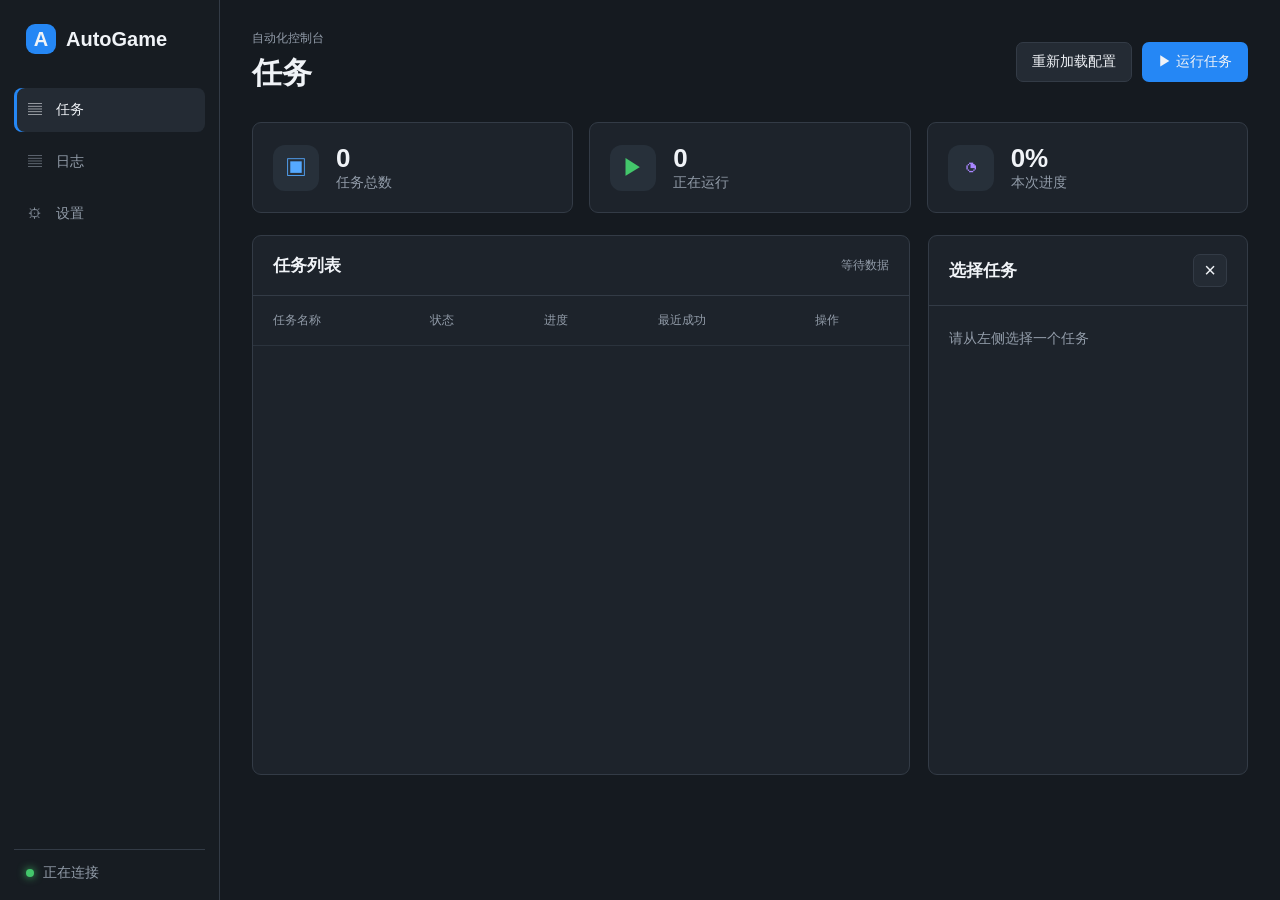
==== autogame/desktop/ui/index.html @ 9c4f722b "refactor: 精简任务架构并完善自动化报告" ====
<!doctype html>
<html lang="zh-CN">
  <head>
    <meta charset="utf-8" />
    <meta name="viewport" content="width=device-width, initial-scale=1" />
    <title>AutoGame 任务管理</title>
    <link rel="stylesheet" href="app.css" />
  </head>
  <body>
    <div class="app-shell">
      <aside class="sidebar">
        <div class="brand"><span class="brand-mark">A</span><span>AutoGame</span></div>
        <nav>
          <button class="nav-item active" data-section="tasks"><span>▤</span>任务</button>
          <button class="nav-item" data-section="logs"><span>▤</span>日志</button>
          <button class="nav-item" data-section="settings"><span>⚙</span>设置</button>
        </nav>
        <div class="connection-status"><span class="status-dot"></span><span id="connectionText">正在连接</span></div>
      </aside>

      <main class="main-content">
        <header class="top-bar">
          <div>
            <p class="eyebrow">自动化控制台</p>
            <h1 id="pageTitle">任务</h1>
          </div>
          <div class="top-actions">
            <button class="secondary-button" id="reloadButton">重新加载配置</button>
            <button class="primary-button" id="topRunButton">▶ 运行任务</button>
          </div>
        </header>

        <section class="summary-cards">
          <article class="summary-card"><span class="summary-icon blue">▣</span><div><strong id="taskCount">0</strong><span>任务总数</span></div></article>
          <article class="summary-card"><span class="summary-icon green">▶</span><div><strong id="runningCount">0</strong><span>正在运行</span></div></article>
          <article class="summary-card"><span class="summary-icon purple">◔</span><div><strong id="overallProgress">0%</strong><span>本次进度</span></div></article>
        </section>

        <section class="content-area" id="tasksSection">
          <div class="task-list-panel">
            <div class="panel-header"><h2>任务列表</h2><span id="updatedAt">等待数据</span></div>
            <div class="table-scroll">
              <table>
                <thead><tr><th>任务名称</th><th>状态</th><th>进度</th><th>最近成功</th><th>操作</th></tr></thead>
                <tbody id="taskTable"></tbody>
              </table>
            </div>
          </div>

          <aside class="detail-panel">
            <div class="panel-header"><h2 id="detailTitle">选择任务</h2><button class="icon-button" id="closeDetails">×</button></div>
            <div id="detailContent" class="detail-content empty-state">请从左侧选择一个任务</div>
          </aside>
        </section>

        <section class="logs-section hidden" id="logsSection">
          <div class="log-header"><h2>最近日志</h2><button class="secondary-button" id="refreshLogsButton">刷新</button></div>
          <pre id="logsContent">暂无日志</pre>
        </section>

        <section class="settings-section hidden" id="settingsSection">
          <div class="log-header"><h2>全局配置</h2><button class="primary-button" id="saveSystemConfigButton">保存全局配置</button></div>
          <div class="settings-form">
            <div class="detail-field"><label>日志级别</label><select id="systemLogLevel"><option>DEBUG</option><option>INFO</option><option>WARNING</option><option>ERROR</option></select></div>
            <div class="detail-field"><label>完成动作延迟（秒）</label><input id="systemDelay" type="number" min="0"></div>
            <div class="detail-field"><label>自动化超时（分钟）</label><input id="systemTimeout" type="number" min="1" step="1"></div>
            <div class="detail-field"><label>完成动作</label><select id="systemCompletionAction"><option value="none">不执行</option><option value="sleep">睡眠</option><option value="hibernate">休眠</option><option value="shutdown">关机</option></select></div>
            <div class="detail-field"><label>Server 酱 SendKey（留空保持原值）</label><input id="systemSendKey" type="password" autocomplete="new-password" placeholder="已配置时不会回显"></div>
            <div class="detail-field"><label><input id="clearSendKey" type="checkbox"> 清除已保存的 SendKey</label></div>
          </div>
          <div class="info-card">
            <p>普通用户模式：直接运行 <code>python main.py</code>，只打开桌面，不会自动启动任务。</p>
            <p>自动化模式：运行 <code>python main.py --automation</code>，按间隔自动扫描到期任务。</p>
            <p>任务和全局配置保存后会直接写入 <code>config.yaml</code>，程序会校验、备份并重新加载。</p>
          </div>
        </section>
      </main>
    </div>
    <div id="toast" class="toast"></div>
    <script src="app.js"></script>
  </body>
</html>
---- autogame/desktop/ui/app.css ----
:root {
  color-scheme: dark;
  --background: #151a20;
  --panel: #1d232b;
  --panel-light: #242b34;
  --border: #333b46;
  --text: #f0f3f7;
  --muted-text: #929ca9;
  --blue: #2587f5;
  --green: #43c66b;
  --yellow: #e4aa3d;
  --red: #eb625c;
}

* { box-sizing: border-box; }
body { margin: 0; min-width: 960px; background: var(--background); color: var(--text); font: 14px "Microsoft YaHei", "Segoe UI", sans-serif; }
button, input, select { font: inherit; }
button { cursor: pointer; }
.app-shell { display: flex; min-height: 100vh; }
.sidebar { width: 220px; padding: 24px 14px 18px; display: flex; flex-direction: column; background: #171c22; border-right: 1px solid var(--border); }
.brand { display: flex; align-items: center; gap: 10px; padding: 0 12px 34px; font-size: 20px; font-weight: 700; }
.brand-mark { display: grid; place-items: center; width: 30px; height: 30px; border-radius: 9px; background: var(--blue); }
nav { display: grid; gap: 8px; }
.nav-item { width: 100%; padding: 13px 14px; border: 0; border-radius: 8px; color: var(--muted-text); background: transparent; text-align: left; }
.nav-item span { display: inline-block; width: 28px; color: currentColor; }
.nav-item:hover, .nav-item.active { color: var(--text); background: var(--panel-light); box-shadow: inset 3px 0 var(--blue); }
.connection-status { display: flex; align-items: center; gap: 9px; margin-top: auto; padding: 14px 12px 0; color: var(--muted-text); border-top: 1px solid var(--border); }
.status-dot { width: 8px; height: 8px; border-radius: 50%; background: var(--green); box-shadow: 0 0 9px var(--green); }
.main-content { flex: 1; padding: 30px 32px; overflow: auto; }
.top-bar, .panel-header, .log-header { display: flex; align-items: center; justify-content: space-between; gap: 18px; }
.eyebrow { margin: 0 0 6px; color: var(--muted-text); font-size: 12px; }
h1, h2, p { margin-top: 0; }
h1 { margin-bottom: 0; font-size: 30px; }
h2 { margin-bottom: 0; font-size: 17px; }
.top-actions { display: flex; gap: 10px; }
.primary-button, .secondary-button, .danger-button, .icon-button { border: 1px solid transparent; border-radius: 7px; padding: 10px 15px; color: var(--text); }
.primary-button { background: var(--blue); }
.primary-button:hover { background: #4098fa; }
.secondary-button, .icon-button { background: var(--panel-light); border-color: var(--border); }
.danger-button { background: #542a2c; color: #ffaaa5; }
.icon-button { padding: 4px 10px; font-size: 20px; }
.summary-cards { display: grid; grid-template-columns: repeat(3, 1fr); gap: 16px; margin: 28px 0 22px; }
.summary-card { display: flex; align-items: center; gap: 17px; padding: 20px; background: var(--panel); border: 1px solid var(--border); border-radius: 9px; }
.summary-card strong { display: block; font-size: 26px; }
.summary-card span:last-child { color: var(--muted-text); }
.summary-icon { display: grid; place-items: center; width: 46px; height: 46px; border-radius: 12px; font-size: 22px; background: #27303a; }
.summary-icon.blue { color: #55a9ff; }
.summary-icon.green { color: var(--green); }
.summary-icon.purple { color: #a885ff; }
.content-area { display: grid; grid-template-columns: minmax(560px, 1fr) 320px; gap: 18px; }
.task-list-panel, .detail-panel, .logs-section, .settings-section { background: var(--panel); border: 1px solid var(--border); border-radius: 9px; }
.task-list-panel { min-height: 540px; overflow: hidden; }
.panel-header, .log-header { padding: 18px 20px; border-bottom: 1px solid var(--border); }
.panel-header span { color: var(--muted-text); font-size: 12px; }
.table-scroll { overflow-x: auto; }
table { width: 100%; border-collapse: collapse; }
.table-scroll th, .table-scroll td { padding: 16px 20px; border-bottom: 1px solid #2b333d; text-align: left; white-space: nowrap; }
th { color: var(--muted-text); font-size: 12px; font-weight: 500; }
tr.selected { background: #252e38; }
tbody tr { transition: background .15s; }
tbody tr:hover { background: #222a33; }
.status-badge { display: inline-flex; align-items: center; gap: 6px; padding: 5px 9px; border-radius: 6px; font-size: 12px; }
.status-badge.status-green { color: #7de19a; background: #183a28; }
.status-badge.status-yellow { color: #f1c467; background: #44371d; }
.status-badge.status-red { color: #ff958f; background: #492427; }
.status-badge.status-gray { color: #aab3bf; background: #303740; }
.status-badge.status-blue { color: #85c4ff; background: #183a5b; }
.progress-bar { display: inline-block; width: 74px; height: 7px; overflow: hidden; vertical-align: middle; border-radius: 8px; background: #343c46; }
.progress-bar > i { display: block; height: 100%; border-radius: inherit; background: var(--green); }
.row-actions { display: flex; gap: 5px; }
.row-actions button { padding: 5px 8px; color: var(--text); background: transparent; border: 0; border-radius: 5px; }
.row-actions button:hover { background: #3a4551; }
.detail-panel { min-height: 540px; }
.detail-content { padding: 20px; }
.empty-state { color: var(--muted-text); line-height: 1.8; }
.detail-status { margin-bottom: 22px; }
.detail-field { display: grid; gap: 5px; margin-bottom: 16px; }
.detail-field label { color: var(--muted-text); font-size: 12px; }
.detail-field input, .detail-field select { width: 100%; padding: 9px 10px; color: var(--text); background: #171c22; border: 1px solid var(--border); border-radius: 6px; }
.detail-actions { display: flex; gap: 8px; margin-top: 22px; }
.detail-actions button { flex: 1; }
.logs-section, .settings-section { margin-top: 18px; }
.logs-section pre { min-height: 420px; margin: 0; padding: 20px; overflow: auto; color: #c9d3df; background: #14191e; font: 12px/1.7 Consolas, monospace; white-space: pre-wrap; }
.info-card { padding: 20px; color: var(--muted-text); line-height: 2; }
.info-card code { padding: 2px 5px; color: #a9d1ff; background: #27303a; border-radius: 4px; }
.settings-form { display: grid; grid-template-columns: repeat(2, minmax(240px, 1fr)); gap: 18px 24px; padding: 20px; }
.settings-form .detail-field { margin-bottom: 0; }
.settings-form input[type="checkbox"] { width: auto; }
.hidden { display: none; }
.toast { position: fixed; right: 24px; bottom: 24px; max-width: 360px; padding: 12px 16px; border: 1px solid var(--border); border-radius: 7px; color: var(--text); background: #29333e; box-shadow: 0 8px 24px #0005; opacity: 0; pointer-events: none; transform: translateY(10px); transition: .2s; }
.toast.visible { opacity: 1; transform: translateY(0); }
@media (max-width: 1100px) { body { min-width: 760px; }.sidebar { width: 180px; }.main-content { padding: 24px 20px; }.content-area { grid-template-columns: 1fr; }.detail-panel { min-height: 0; } }
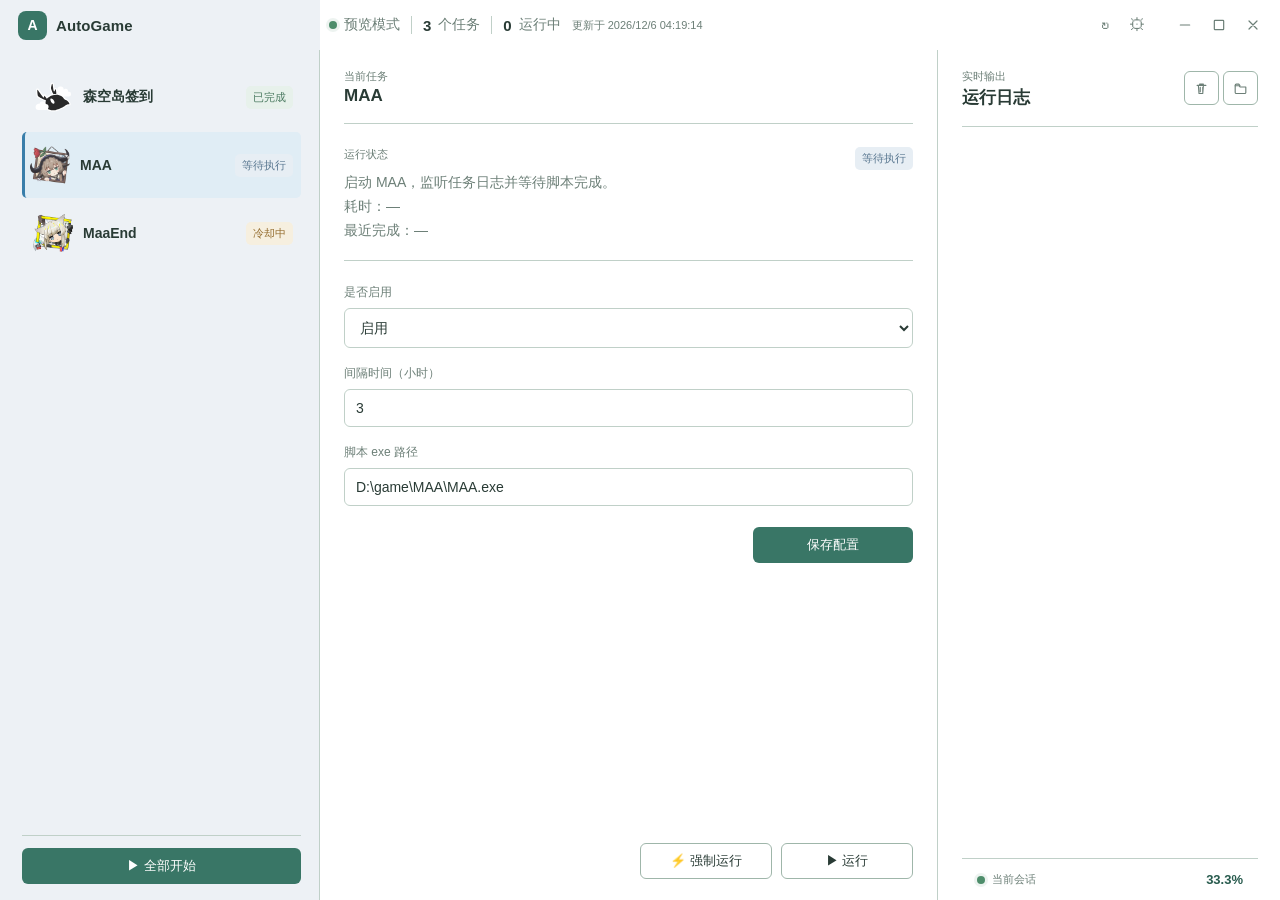
==== commit 358fd8fc: "feat(desktop): establish task console UI checkpoint" ====
--- a/autogame/desktop/ui/index.html
+++ b/autogame/desktop/ui/index.html
@@ -3,78 +3,117 @@
   <head>
     <meta charset="utf-8" />
     <meta name="viewport" content="width=device-width, initial-scale=1" />
-    <title>AutoGame 任务管理</title>
+    <title>AutoGame</title>
     <link rel="stylesheet" href="app.css" />
   </head>
   <body>
     <div class="app-shell">
-      <aside class="sidebar">
-        <div class="brand"><span class="brand-mark">A</span><span>AutoGame</span></div>
-        <nav>
-          <button class="nav-item active" data-section="tasks"><span>▤</span>任务</button>
-          <button class="nav-item" data-section="logs"><span>▤</span>日志</button>
-          <button class="nav-item" data-section="settings"><span>⚙</span>设置</button>
-        </nav>
-        <div class="connection-status"><span class="status-dot"></span><span id="connectionText">正在连接</span></div>
+      <header class="window-chrome">
+        <div class="window-brand pywebview-drag-region">
+          <span class="window-brand-mark">A</span>
+          <div class="window-brand-copy">
+            <strong>AutoGame</strong>
+          </div>
+        </div>
+        <div class="window-toolbar">
+          <div class="header-summary">
+            <span class="connection-status"><i class="status-dot"></i><span id="connectionText">正在连接</span></span>
+            <span class="header-metric"><strong id="taskCount">0</strong> 个任务</span>
+            <span class="header-metric"><strong id="runningCount">0</strong> 运行中</span>
+            <span class="header-time" id="updatedAt">等待数据</span>
+          </div>
+        </div>
+        <div class="window-drag-space pywebview-drag-region"></div>
+        <div class="window-header-actions">
+          <button class="icon-button toolbar-icon-button" id="reloadButton" title="重新加载配置" aria-label="重新加载配置">↻</button>
+          <button class="icon-button toolbar-icon-button" id="settingsButton" title="设置" aria-label="设置">⚙</button>
+        </div>
+        <div class="window-actions">
+          <button class="window-control" id="minimizeButton" title="最小化" aria-label="最小化"><svg viewBox="0 0 24 24" aria-hidden="true"><path d="M5 12h14" /></svg></button>
+          <button class="window-control" id="maximizeButton" title="最大化" aria-label="最大化"><svg viewBox="0 0 24 24" aria-hidden="true"><rect x="5" y="5" width="14" height="14" rx="1" /></svg></button>
+          <button class="window-control" id="closeButton" title="关闭" aria-label="关闭"><svg viewBox="0 0 24 24" aria-hidden="true"><path d="m6 6 12 12M18 6 6 18" /></svg></button>
+        </div>
+      </header>
+
+      <aside class="task-sidebar panel">
+        <div class="task-list" id="taskTable"></div>
+        <div class="task-sidebar-footer">
+          <button class="primary-button" id="topRunButton" title="强制开始全部启用任务（忽略冷却）" aria-label="强制开始全部启用任务（忽略冷却）">▶ 全部开始</button>
+        </div>
       </aside>
 
-      <main class="main-content">
-        <header class="top-bar">
-          <div>
-            <p class="eyebrow">自动化控制台</p>
-            <h1 id="pageTitle">任务</h1>
+      <div class="main-column">
+        <main class="workspace">
+
+        <section class="detail-panel panel" id="tasksSection">
+          <div class="panel-header">
+            <div>
+              <span class="eyebrow">当前任务</span>
+              <h2 id="detailTitle">选择任务</h2>
+            </div>
           </div>
-          <div class="top-actions">
-            <button class="secondary-button" id="reloadButton">重新加载配置</button>
-            <button class="primary-button" id="topRunButton">▶ 运行任务</button>
-          </div>
-        </header>
-
-        <section class="summary-cards">
-          <article class="summary-card"><span class="summary-icon blue">▣</span><div><strong id="taskCount">0</strong><span>任务总数</span></div></article>
-          <article class="summary-card"><span class="summary-icon green">▶</span><div><strong id="runningCount">0</strong><span>正在运行</span></div></article>
-          <article class="summary-card"><span class="summary-icon purple">◔</span><div><strong id="overallProgress">0%</strong><span>本次进度</span></div></article>
+          <div id="detailContent" class="detail-content detail-empty">请从左侧选择一个任务</div>
         </section>
 
-        <section class="content-area" id="tasksSection">
-          <div class="task-list-panel">
-            <div class="panel-header"><h2>任务列表</h2><span id="updatedAt">等待数据</span></div>
-            <div class="table-scroll">
-              <table>
-                <thead><tr><th>任务名称</th><th>状态</th><th>进度</th><th>最近成功</th><th>操作</th></tr></thead>
-                <tbody id="taskTable"></tbody>
-              </table>
+        <aside class="logs-panel panel" id="logsSection">
+          <div class="panel-header">
+            <div>
+              <span class="eyebrow">实时输出</span>
+              <h2>运行日志</h2>
+            </div>
+            <div class="log-actions">
+              <button class="icon-button" id="clearLogsButton" title="清除显示" aria-label="清除显示"><svg class="ui-icon" viewBox="0 0 24 24" aria-hidden="true"><path d="M5 7h14M9 7V5h6v2m-8 0 1 13h6l1-13M10 10v7m4-7v7" /></svg></button>
+              <button class="icon-button" id="openLogsFolderButton" title="打开日志文件夹" aria-label="打开日志文件夹"><svg class="ui-icon" viewBox="0 0 24 24" aria-hidden="true"><path d="M3.5 7.5h6l1.8 2h9.2v8.7a1.8 1.8 0 0 1-1.8 1.8H5.3a1.8 1.8 0 0 1-1.8-1.8z" /><path d="M3.5 7.5V6.8A1.8 1.8 0 0 1 5.3 5h4l1.8 2.5" /></svg></button>
             </div>
           </div>
+          <div id="logsContent" class="log-list"></div>
+          <div class="log-footer">
+            <span><i class="status-dot"></i> 当前会话</span>
+            <strong id="overallProgress">0%</strong>
+          </div>
+        </aside>
+        </main>
+      </div>
 
-          <aside class="detail-panel">
-            <div class="panel-header"><h2 id="detailTitle">选择任务</h2><button class="icon-button" id="closeDetails">×</button></div>
-            <div id="detailContent" class="detail-content empty-state">请从左侧选择一个任务</div>
-          </aside>
-        </section>
+      <div class="resize-handles" aria-hidden="true">
+        <div class="resize-handle resize-n" data-resize-edge="n"></div>
+        <div class="resize-handle resize-e" data-resize-edge="e"></div>
+        <div class="resize-handle resize-s" data-resize-edge="s"></div>
+        <div class="resize-handle resize-w" data-resize-edge="w"></div>
+        <div class="resize-handle resize-ne" data-resize-edge="ne"></div>
+        <div class="resize-handle resize-se" data-resize-edge="se"></div>
+        <div class="resize-handle resize-sw" data-resize-edge="sw"></div>
+        <div class="resize-handle resize-nw" data-resize-edge="nw"></div>
+      </div>
 
-        <section class="logs-section hidden" id="logsSection">
-          <div class="log-header"><h2>最近日志</h2><button class="secondary-button" id="refreshLogsButton">刷新</button></div>
-          <pre id="logsContent">暂无日志</pre>
-        </section>
-
-        <section class="settings-section hidden" id="settingsSection">
-          <div class="log-header"><h2>全局配置</h2><button class="primary-button" id="saveSystemConfigButton">保存全局配置</button></div>
+      <section class="settings-section hidden" id="settingsSection" aria-hidden="true">
+        <div class="settings-backdrop"></div>
+        <div class="settings-dialog" role="dialog" aria-modal="true" aria-labelledby="settingsTitle">
+          <div class="panel-header">
+            <div>
+              <span class="eyebrow">应用偏好</span>
+              <h2 id="settingsTitle">全局设置</h2>
+            </div>
+            <button class="icon-button" id="closeSettingsButton" title="关闭设置" aria-label="关闭设置">×</button>
+          </div>
           <div class="settings-form">
             <div class="detail-field"><label>日志级别</label><select id="systemLogLevel"><option>DEBUG</option><option>INFO</option><option>WARNING</option><option>ERROR</option></select></div>
             <div class="detail-field"><label>完成动作延迟（秒）</label><input id="systemDelay" type="number" min="0"></div>
             <div class="detail-field"><label>自动化超时（分钟）</label><input id="systemTimeout" type="number" min="1" step="1"></div>
             <div class="detail-field"><label>完成动作</label><select id="systemCompletionAction"><option value="none">不执行</option><option value="sleep">睡眠</option><option value="hibernate">休眠</option><option value="shutdown">关机</option></select></div>
-            <div class="detail-field"><label>Server 酱 SendKey（留空保持原值）</label><input id="systemSendKey" type="password" autocomplete="new-password" placeholder="已配置时不会回显"></div>
-            <div class="detail-field"><label><input id="clearSendKey" type="checkbox"> 清除已保存的 SendKey</label></div>
+            <label class="check-field"><input id="systemServerChanEnabled" type="checkbox"> <span>发送 Server 酱通知</span></label>
+            <div class="detail-field full-field"><label>Server 酱 SendKey（留空保持原值）</label><input id="systemSendKey" type="password" autocomplete="new-password" placeholder="已配置时不会回显"></div>
+            <label class="check-field full-field"><input id="clearSendKey" type="checkbox"> <span>清除已保存的 SendKey</span></label>
           </div>
           <div class="info-card">
-            <p>普通用户模式：直接运行 <code>python main.py</code>，只打开桌面，不会自动启动任务。</p>
-            <p>自动化模式：运行 <code>python main.py --automation</code>，按间隔自动扫描到期任务。</p>
-            <p>任务和全局配置保存后会直接写入 <code>config.yaml</code>，程序会校验、备份并重新加载。</p>
+            <p>任务和全局配置保存后会写入根目录 <code>config.yaml</code>，程序会校验、备份并重新加载。</p>
           </div>
-        </section>
-      </main>
+          <div class="settings-actions">
+            <button class="secondary-button" id="cancelSettingsButton">取消</button>
+            <button class="primary-button" id="saveSystemConfigButton">保存设置</button>
+          </div>
+        </div>
+      </section>
     </div>
     <div id="toast" class="toast"></div>
     <script src="app.js"></script>
--- a/autogame/desktop/ui/app.css
+++ b/autogame/desktop/ui/app.css
@@ -1,92 +1,399 @@
 :root {
-  color-scheme: dark;
-  --background: #151a20;
-  --panel: #1d232b;
-  --panel-light: #242b34;
-  --border: #333b46;
-  --text: #f0f3f7;
-  --muted-text: #929ca9;
-  --blue: #2587f5;
-  --green: #43c66b;
-  --yellow: #e4aa3d;
-  --red: #eb625c;
+  color-scheme: light;
+  --background: #fff;
+  --sidebar-background: #edf1f5;
+  --panel: #fff;
+  --panel-soft: #fff;
+  --border: #c0d0c8;
+  --border-strong: #9fb6aa;
+  --text: #293b35;
+  --muted-text: #6c7f77;
+  --accent: #397666;
+  --accent-dark: #285b4e;
+  --accent-soft: #d8e9e1;
+  --selection: #397eaa;
+  --selection-soft: #e0edf5;
+  --green: #4e8d6b;
+  --yellow: #b0803b;
+  --red: #b4655e;
+  --blue: #4c7891;
 }
 
 * { box-sizing: border-box; }
-body { margin: 0; min-width: 960px; background: var(--background); color: var(--text); font: 14px "Microsoft YaHei", "Segoe UI", sans-serif; }
+
+html, body { width: 100%; height: 100%; overflow: hidden; }
+
+body {
+  margin: 0;
+  min-width: 960px;
+  min-height: 620px;
+  color: var(--text);
+  background: var(--background);
+  font: 14px "Microsoft YaHei", "Segoe UI", sans-serif;
+}
+
 button, input, select { font: inherit; }
 button { cursor: pointer; }
-.app-shell { display: flex; min-height: 100vh; }
-.sidebar { width: 220px; padding: 24px 14px 18px; display: flex; flex-direction: column; background: #171c22; border-right: 1px solid var(--border); }
-.brand { display: flex; align-items: center; gap: 10px; padding: 0 12px 34px; font-size: 20px; font-weight: 700; }
-.brand-mark { display: grid; place-items: center; width: 30px; height: 30px; border-radius: 9px; background: var(--blue); }
-nav { display: grid; gap: 8px; }
-.nav-item { width: 100%; padding: 13px 14px; border: 0; border-radius: 8px; color: var(--muted-text); background: transparent; text-align: left; }
-.nav-item span { display: inline-block; width: 28px; color: currentColor; }
-.nav-item:hover, .nav-item.active { color: var(--text); background: var(--panel-light); box-shadow: inset 3px 0 var(--blue); }
-.connection-status { display: flex; align-items: center; gap: 9px; margin-top: auto; padding: 14px 12px 0; color: var(--muted-text); border-top: 1px solid var(--border); }
-.status-dot { width: 8px; height: 8px; border-radius: 50%; background: var(--green); box-shadow: 0 0 9px var(--green); }
-.main-content { flex: 1; padding: 30px 32px; overflow: auto; }
-.top-bar, .panel-header, .log-header { display: flex; align-items: center; justify-content: space-between; gap: 18px; }
-.eyebrow { margin: 0 0 6px; color: var(--muted-text); font-size: 12px; }
-h1, h2, p { margin-top: 0; }
-h1 { margin-bottom: 0; font-size: 30px; }
-h2 { margin-bottom: 0; font-size: 17px; }
-.top-actions { display: flex; gap: 10px; }
-.primary-button, .secondary-button, .danger-button, .icon-button { border: 1px solid transparent; border-radius: 7px; padding: 10px 15px; color: var(--text); }
-.primary-button { background: var(--blue); }
-.primary-button:hover { background: #4098fa; }
-.secondary-button, .icon-button { background: var(--panel-light); border-color: var(--border); }
-.danger-button { background: #542a2c; color: #ffaaa5; }
-.icon-button { padding: 4px 10px; font-size: 20px; }
-.summary-cards { display: grid; grid-template-columns: repeat(3, 1fr); gap: 16px; margin: 28px 0 22px; }
-.summary-card { display: flex; align-items: center; gap: 17px; padding: 20px; background: var(--panel); border: 1px solid var(--border); border-radius: 9px; }
-.summary-card strong { display: block; font-size: 26px; }
-.summary-card span:last-child { color: var(--muted-text); }
-.summary-icon { display: grid; place-items: center; width: 46px; height: 46px; border-radius: 12px; font-size: 22px; background: #27303a; }
-.summary-icon.blue { color: #55a9ff; }
-.summary-icon.green { color: var(--green); }
-.summary-icon.purple { color: #a885ff; }
-.content-area { display: grid; grid-template-columns: minmax(560px, 1fr) 320px; gap: 18px; }
-.task-list-panel, .detail-panel, .logs-section, .settings-section { background: var(--panel); border: 1px solid var(--border); border-radius: 9px; }
-.task-list-panel { min-height: 540px; overflow: hidden; }
-.panel-header, .log-header { padding: 18px 20px; border-bottom: 1px solid var(--border); }
-.panel-header span { color: var(--muted-text); font-size: 12px; }
-.table-scroll { overflow-x: auto; }
-table { width: 100%; border-collapse: collapse; }
-.table-scroll th, .table-scroll td { padding: 16px 20px; border-bottom: 1px solid #2b333d; text-align: left; white-space: nowrap; }
-th { color: var(--muted-text); font-size: 12px; font-weight: 500; }
-tr.selected { background: #252e38; }
-tbody tr { transition: background .15s; }
-tbody tr:hover { background: #222a33; }
-.status-badge { display: inline-flex; align-items: center; gap: 6px; padding: 5px 9px; border-radius: 6px; font-size: 12px; }
-.status-badge.status-green { color: #7de19a; background: #183a28; }
-.status-badge.status-yellow { color: #f1c467; background: #44371d; }
-.status-badge.status-red { color: #ff958f; background: #492427; }
-.status-badge.status-gray { color: #aab3bf; background: #303740; }
-.status-badge.status-blue { color: #85c4ff; background: #183a5b; }
-.progress-bar { display: inline-block; width: 74px; height: 7px; overflow: hidden; vertical-align: middle; border-radius: 8px; background: #343c46; }
-.progress-bar > i { display: block; height: 100%; border-radius: inherit; background: var(--green); }
-.row-actions { display: flex; gap: 5px; }
-.row-actions button { padding: 5px 8px; color: var(--text); background: transparent; border: 0; border-radius: 5px; }
-.row-actions button:hover { background: #3a4551; }
-.detail-panel { min-height: 540px; }
-.detail-content { padding: 20px; }
-.empty-state { color: var(--muted-text); line-height: 1.8; }
-.detail-status { margin-bottom: 22px; }
-.detail-field { display: grid; gap: 5px; margin-bottom: 16px; }
+
+.app-shell {
+  display: grid;
+  width: 100%;
+  height: 100vh;
+  min-height: 0;
+  grid-template-columns: minmax(220px, 25%) minmax(0, 1fr);
+  grid-template-rows: 50px minmax(0, 1fr);
+}
+
+.main-column {
+  display: grid;
+  grid-column: 2;
+  grid-row: 2;
+  min-width: 0;
+  min-height: 0;
+  grid-template-rows: minmax(0, 1fr);
+}
+
+.window-chrome {
+  display: flex;
+  grid-column: 1 / -1;
+  grid-row: 1;
+  align-items: center;
+  gap: 16px;
+  padding: 0 10px 0 18px;
+  color: var(--text);
+  background: linear-gradient(90deg, var(--sidebar-background) 0 25%, #fff 25% 100%);
+  user-select: none;
+}
+.window-brand { display: flex; flex: 0 0 calc(25% - 18px); align-items: center; gap: 9px; min-width: 190px; }
+.window-brand-mark {
+  display: grid;
+  place-items: center;
+  width: 29px;
+  height: 29px;
+  color: #fff;
+  background: var(--accent);
+  border-radius: 8px;
+  font-size: 14px;
+  font-weight: 700;
+}
+.window-brand-copy { display: grid; gap: 1px; }
+.window-brand-copy strong { font-size: 15px; letter-spacing: .1px; }
+.window-brand-copy span { color: var(--muted-text); font-size: 10px; }
+.window-drag-space { flex: 1; align-self: stretch; order: 3; }
+.window-toolbar { display: flex; align-items: center; gap: 10px; order: 2; }
+.window-toolbar .header-summary { gap: 11px; margin-left: 0; }
+.window-toolbar .header-metric { padding-left: 11px; }
+.window-header-actions { display: flex; align-items: center; gap: 2px; order: 4; }
+.window-actions { display: flex; align-items: center; align-self: stretch; order: 5; }
+.window-control {
+  position: relative;
+  display: grid;
+  place-items: center;
+  width: 34px;
+  height: 100%;
+  padding: 0;
+  color: var(--muted-text);
+  background: transparent;
+  border: 0;
+  font-size: 0;
+  line-height: 1;
+}
+.window-control:hover { color: var(--text); background: #dce9e2; }
+.window-control.close-control:hover { color: #fff; background: #b4655e; }
+.window-control svg, .ui-icon {
+  display: block;
+  width: 16px;
+  height: 16px;
+  fill: none;
+  stroke: currentColor;
+  stroke-width: 1.8;
+  stroke-linecap: round;
+  stroke-linejoin: round;
+}
+.ui-icon { width: 15px; height: 15px; }
+
+.app-header {
+  display: flex;
+  align-items: center;
+  gap: 18px;
+  padding: 0 24px;
+  background: #fff;
+  border-bottom: 1px solid var(--border);
+}
+
+.brand-copy span, .eyebrow { color: var(--muted-text); font-size: 11px; }
+
+.header-summary { display: flex; align-items: center; gap: 18px; margin-left: 2px; color: var(--muted-text); }
+.connection-status, .header-metric { display: inline-flex; align-items: center; gap: 7px; white-space: nowrap; }
+.header-metric { padding-left: 18px; border-left: 1px solid var(--border); }
+.header-metric strong { color: var(--text); font-size: 15px; }
+.header-time { color: var(--muted-text); font-size: 11px; white-space: nowrap; }
+.header-actions { display: flex; align-items: center; gap: 9px; margin-left: auto; }
+
+.workspace {
+  display: grid;
+  min-height: 0;
+  grid-template-columns: minmax(390px, 1fr) minmax(270px, 35%);
+  gap: 0;
+  padding: 0 22px 0 24px;
+  background: #fff;
+}
+
+.panel {
+  display: flex;
+  min-width: 0;
+  min-height: 0;
+  flex-direction: column;
+  overflow: hidden;
+  background: transparent;
+  border: 0;
+  border-radius: 0;
+  box-shadow: none;
+}
+
+.task-sidebar { grid-column: 1; grid-row: 2; padding: 0 18px 0 22px; background: var(--sidebar-background); border-right: 1px solid var(--border); }
+.detail-panel { padding: 0 24px 0 0; background: #fff; border-right: 1px solid var(--border); }
+.logs-panel { padding-left: 24px; }
+
+.column-header, .panel-header, .sidebar-footer, .log-footer {
+  display: flex;
+  align-items: center;
+  justify-content: space-between;
+  gap: 12px;
+}
+
+.column-header, .panel-header { padding: 17px 0; border-bottom: 1px solid var(--border); }
+.column-header h2, .panel-header h2 { margin: 2px 0 0; font-size: 17px; font-weight: 600; }
+.count-label { color: var(--muted-text); font-size: 12px; }
+
+.task-list { flex: 1; min-height: 0; padding: 14px 0; overflow-y: auto; }
+.task-sidebar-footer { padding: 12px 0 16px; color: var(--muted-text); border-top: 1px solid var(--border); font-size: 11px; }
+.task-sidebar-footer .primary-button, .task-sidebar-footer .stop-button { width: 100%; min-height: 32px; }
+.task-item {
+  display: flex;
+  align-items: center;
+  justify-content: space-between;
+  gap: 8px;
+  min-height: 66px;
+  margin-bottom: 2px;
+  padding: 9px 8px;
+  background: transparent;
+  border: 0;
+  border-left: 3px solid transparent;
+  border-radius: 5px;
+  transition: background .15s, border-color .15s;
+}
+.task-item:hover { background: var(--panel-soft); }
+.task-item.selected { padding-left: 5px; background: var(--selection-soft); border-left-color: var(--selection); }
+.task-item-main { display: flex; align-items: center; gap: 10px; min-width: 0; }
+.task-icon {
+  display: grid;
+  flex: 0 0 auto;
+  place-items: center;
+  width: 40px;
+  height: 40px;
+  color: var(--accent-dark);
+  background: transparent;
+  border-radius: 8px;
+  font-weight: 700;
+  overflow: hidden;
+}
+.task-icon-image { display: block; width: 100%; height: 100%; object-fit: contain; }
+.task-item-copy { display: grid; gap: 4px; min-width: 0; }
+.task-item-copy strong { overflow: hidden; text-overflow: ellipsis; white-space: nowrap; }
+.task-item-side { display: grid; justify-items: end; gap: 4px; flex: 0 0 auto; }
+.task-item-actions { display: flex; gap: 1px; }
+.task-item-actions button, .text-button {
+  padding: 3px 5px;
+  color: var(--muted-text);
+  background: transparent;
+  border: 0;
+  border-radius: 4px;
+  font-size: 12px;
+}
+.task-item-actions button:hover, .text-button:hover { color: var(--accent-dark); background: #dce9e2; }
+.sidebar-footer { min-height: 48px; margin-top: auto; padding: 10px 0; color: var(--muted-text); border-top: 1px solid var(--border); font-size: 11px; }
+.text-button { color: var(--accent-dark); font-size: 12px; }
+
+.detail-content { display: flex; min-height: 0; flex: 1; flex-direction: column; padding: 21px 0; overflow-y: auto; }
+.detail-empty { display: grid; place-items: center; flex: 1; color: var(--muted-text); text-align: center; }
+.detail-overview { display: flex; align-items: flex-start; justify-content: space-between; gap: 18px; margin-bottom: 23px; padding-bottom: 18px; border-bottom: 1px solid var(--border); }
+.detail-overview p { max-width: 510px; margin: 9px 0 0; color: var(--muted-text); line-height: 1.7; }
+.detail-overview .status-badge { margin-top: 2px; }
+.detail-field { display: grid; gap: 7px; margin-bottom: 17px; }
 .detail-field label { color: var(--muted-text); font-size: 12px; }
-.detail-field input, .detail-field select { width: 100%; padding: 9px 10px; color: var(--text); background: #171c22; border: 1px solid var(--border); border-radius: 6px; }
-.detail-actions { display: flex; gap: 8px; margin-top: 22px; }
-.detail-actions button { flex: 1; }
-.logs-section, .settings-section { margin-top: 18px; }
-.logs-section pre { min-height: 420px; margin: 0; padding: 20px; overflow: auto; color: #c9d3df; background: #14191e; font: 12px/1.7 Consolas, monospace; white-space: pre-wrap; }
-.info-card { padding: 20px; color: var(--muted-text); line-height: 2; }
-.info-card code { padding: 2px 5px; color: #a9d1ff; background: #27303a; border-radius: 4px; }
-.settings-form { display: grid; grid-template-columns: repeat(2, minmax(240px, 1fr)); gap: 18px 24px; padding: 20px; }
-.settings-form .detail-field { margin-bottom: 0; }
-.settings-form input[type="checkbox"] { width: auto; }
-.hidden { display: none; }
-.toast { position: fixed; right: 24px; bottom: 24px; max-width: 360px; padding: 12px 16px; border: 1px solid var(--border); border-radius: 7px; color: var(--text); background: #29333e; box-shadow: 0 8px 24px #0005; opacity: 0; pointer-events: none; transform: translateY(10px); transition: .2s; }
+.detail-field input, .detail-field select {
+  width: 100%;
+  padding: 10px 11px;
+  color: var(--text);
+  background: var(--panel-soft);
+  border: 1px solid var(--border);
+  border-radius: 6px;
+  outline: none;
+}
+.detail-field input:focus, .detail-field select:focus { border-color: var(--accent); box-shadow: 0 0 0 3px #8d77691a; }
+.detail-save-row { display: flex; justify-content: flex-end; margin-top: 4px; }
+.detail-save-row #detailSave { min-width: 160px; }
+.detail-actions {
+  display: flex;
+  align-items: center;
+  justify-content: flex-end;
+  gap: 12px;
+  margin-top: auto;
+  padding-top: 24px;
+}
+.detail-run-actions {
+  display: flex;
+  gap: 9px;
+}
+.detail-actions button { flex: 0 0 auto; min-width: 132px; }
+.detail-actions button:disabled { cursor: not-allowed; opacity: .45; }
+.info-card { margin-top: 18px; padding: 11px 14px; color: var(--muted-text); background: var(--panel-soft); border: 0; border-left: 3px solid #b8d1c4; border-radius: 0; line-height: 1.7; }
+.info-card strong { color: var(--text); }
+.info-card p { margin: 0 0 7px; }
+.info-card p:last-child { margin-bottom: 0; }
+.info-card code { padding: 2px 5px; color: var(--accent-dark); background: var(--accent-soft); border-radius: 4px; }
+
+.log-actions { display: flex; align-items: center; gap: 4px; }
+.log-list {
+  flex: 1;
+  min-height: 0;
+  margin: 0;
+  padding: 16px 0;
+  overflow: auto;
+  background: #fff;
+  font: 12px/1.7 Consolas, "Microsoft YaHei", monospace;
+}
+.log-line {
+  display: grid;
+  grid-template-columns: 150px 58px minmax(0, 1fr);
+  align-items: baseline;
+  gap: 8px;
+  min-height: 25px;
+  padding: 2px 0;
+}
+.log-time { color: #89928e; white-space: nowrap; }
+.log-level { justify-self: start; padding: 1px 5px; border-radius: 4px; font-size: 11px; font-weight: 700; line-height: 1.4; }
+.log-message { min-width: 0; color: #4c5c56; overflow-wrap: anywhere; }
+.log-component { margin-right: 7px; color: #8a9691; }
+.log-info { color: #4c7891; background: #edf4f8; }
+.log-debug { color: #767d89; background: #f0f2f4; }
+.log-warning, .log-warn { color: #9a702c; background: #faf1df; }
+.log-error, .log-critical { color: #a55350; background: #fae8e7; }
+.log-success { color: #4d7c63; background: #e7f1eb; }
+.log-line:has(.log-error) .log-message, .log-line:has(.log-critical) .log-message { color: #a55350; }
+.log-line:has(.log-warning) .log-message, .log-line:has(.log-warn) .log-message { color: #8f6a30; }
+.log-line:has(.log-success) .log-message { color: #4d7c63; }
+.log-list:empty::before {
+  display: block;
+  padding: 4px 0;
+  color: #a0aaa5;
+  content: "";
+}
+.log-footer { min-height: 42px; padding: 9px 15px; color: var(--muted-text); border-top: 1px solid var(--border); font-size: 11px; }
+.log-footer span { display: inline-flex; align-items: center; gap: 7px; }
+.log-footer strong { color: var(--accent-dark); font-size: 13px; }
+
+.resize-handles {
+  position: fixed;
+  z-index: 30;
+  inset: 0;
+  pointer-events: none;
+}
+.resize-handle {
+  position: absolute;
+  pointer-events: auto;
+}
+.resize-n, .resize-s { left: 10px; right: 10px; height: 7px; }
+.resize-n { top: 0; cursor: ns-resize; }
+.resize-s { bottom: 0; cursor: ns-resize; }
+.resize-e, .resize-w { top: 10px; bottom: 10px; width: 7px; }
+.resize-e { right: 0; cursor: ew-resize; }
+.resize-w { left: 0; cursor: ew-resize; }
+.resize-ne, .resize-se, .resize-sw, .resize-nw { width: 12px; height: 12px; }
+.resize-ne { top: 0; right: 0; cursor: nesw-resize; }
+.resize-se { right: 0; bottom: 0; cursor: nwse-resize; }
+.resize-sw { bottom: 0; left: 0; cursor: nesw-resize; }
+.resize-nw { top: 0; left: 0; cursor: nwse-resize; }
+body.is-resizing, body.is-resizing * { user-select: none !important; }
+
+.status-dot { display: inline-block; width: 8px; height: 8px; border-radius: 50%; background: var(--green); box-shadow: 0 0 0 3px #6e9b831f; }
+.status-badge { display: inline-flex; align-items: center; padding: 4px 7px; border-radius: 5px; font-size: 11px; white-space: nowrap; }
+.status-badge.status-green { color: #4d7c63; background: #e7f1eb; }
+.status-badge.status-yellow { color: #956e30; background: #f6efdf; }
+.status-badge.status-red { color: #9e5b57; background: #f8e8e6; }
+.status-badge.status-gray { color: #777571; background: #efeeeb; }
+.status-badge.status-blue { color: #597790; background: #e7eef4; }
+
+.primary-button, .secondary-button, .icon-button {
+  min-height: 34px;
+  padding: 8px 14px;
+  color: var(--text);
+  border: 1px solid transparent;
+  border-radius: 6px;
+  font-size: 13px;
+}
+.primary-button { color: #fff; background: var(--accent); }
+.primary-button:hover { background: var(--accent-dark); }
+.stop-button { color: #fff; background: #b4655e; border: 1px solid transparent; border-radius: 6px; }
+.stop-button:hover { background: #984f49; }
+.secondary-button, .icon-button { background: var(--panel); border-color: var(--border-strong); }
+.secondary-button:hover, .icon-button:hover { background: var(--panel-soft); border-color: var(--accent); }
+.icon-button { min-width: 34px; padding: 6px 9px; color: var(--muted-text); font-size: 17px; }
+.toolbar-icon-button { min-width: 30px; padding: 6px 5px; background: transparent; border-color: transparent; }
+.toolbar-icon-button:hover { background: #eef4f1; border-color: transparent; }
+
+.settings-section { position: fixed; z-index: 10; inset: 0; }
+.settings-backdrop { position: absolute; inset: 0; background: #332c2780; backdrop-filter: blur(2px); }
+.settings-dialog {
+  position: relative;
+  z-index: 1;
+  width: min(620px, calc(100vw - 44px));
+  max-height: calc(100vh - 44px);
+  margin: 22px auto;
+  overflow: auto;
+  background: var(--panel);
+  border: 1px solid var(--border);
+  border-radius: 10px;
+  box-shadow: 0 18px 60px #2a211b33;
+}
+.settings-dialog .panel-header { padding: 17px 22px; }
+.settings-form { display: grid; grid-template-columns: repeat(2, minmax(0, 1fr)); gap: 16px 20px; padding: 20px 22px 0; }
+.check-field { display: flex; align-items: center; gap: 7px; color: var(--text); font-size: 13px; }
+.check-field input { accent-color: var(--accent); }
+.full-field { grid-column: 1 / -1; }
+.settings-actions { display: flex; justify-content: flex-end; gap: 9px; padding: 0 22px 20px; }
+.hidden { display: none !important; }
+
+.toast {
+  position: fixed;
+  right: 24px;
+  bottom: 24px;
+  z-index: 20;
+  max-width: 360px;
+  padding: 11px 15px;
+  color: var(--text);
+  background: var(--panel);
+  border: 1px solid var(--border);
+  border-radius: 7px;
+  box-shadow: 0 8px 24px #3d302522;
+  opacity: 0;
+  pointer-events: none;
+  transform: translateY(10px);
+  transition: .2s;
+}
 .toast.visible { opacity: 1; transform: translateY(0); }
-@media (max-width: 1100px) { body { min-width: 760px; }.sidebar { width: 180px; }.main-content { padding: 24px 20px; }.content-area { grid-template-columns: 1fr; }.detail-panel { min-height: 0; } }
+
+@media (max-width: 1120px) {
+  .app-header { gap: 14px; padding: 0 16px; }
+  .header-summary { gap: 10px; }
+  .header-metric { padding-left: 10px; }
+  .app-shell { grid-template-columns: 210px minmax(0, 1fr); }
+  .main-column { grid-template-rows: minmax(0, 1fr); }
+  .task-sidebar { padding-left: 14px; padding-right: 12px; }
+  .window-brand { flex-basis: 210px; }
+  .window-chrome { background: linear-gradient(90deg, var(--sidebar-background) 0 210px, #fff 210px 100%); }
+  .workspace { grid-template-columns: minmax(330px, 1fr) 260px; padding: 0 12px 0 16px; }
+  .detail-panel { padding: 0 16px 0 0; }
+  .logs-panel { padding-left: 16px; }
+}
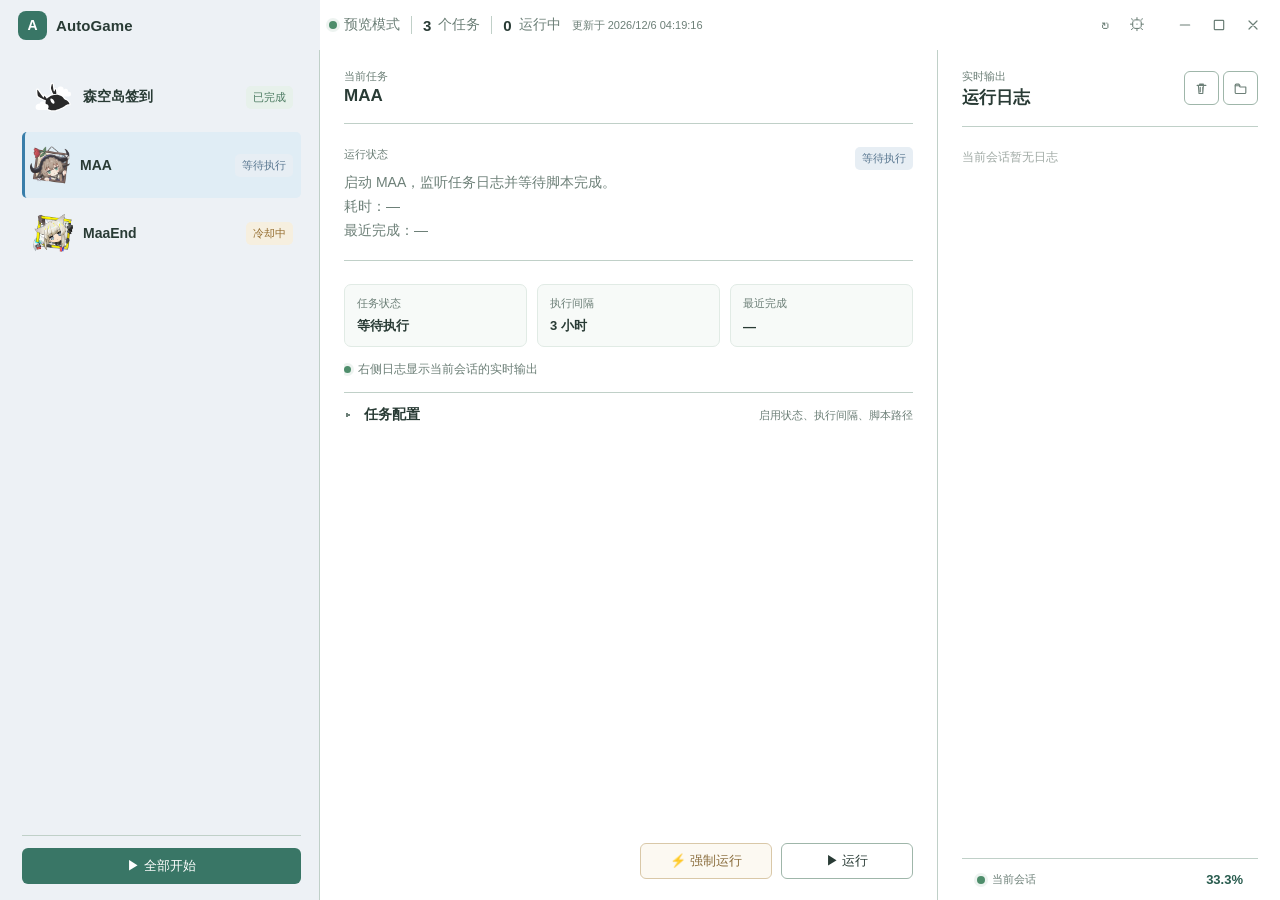
==== commit 17b0f701: "feat(desktop): refine task console and key controls" ====
--- a/autogame/desktop/ui/index.html
+++ b/autogame/desktop/ui/index.html
@@ -98,12 +98,11 @@
           </div>
           <div class="settings-form">
             <div class="detail-field"><label>日志级别</label><select id="systemLogLevel"><option>DEBUG</option><option>INFO</option><option>WARNING</option><option>ERROR</option></select></div>
-            <div class="detail-field"><label>完成动作延迟（秒）</label><input id="systemDelay" type="number" min="0"></div>
-            <div class="detail-field"><label>自动化超时（分钟）</label><input id="systemTimeout" type="number" min="1" step="1"></div>
-            <div class="detail-field"><label>完成动作</label><select id="systemCompletionAction"><option value="none">不执行</option><option value="sleep">睡眠</option><option value="hibernate">休眠</option><option value="shutdown">关机</option></select></div>
-            <label class="check-field"><input id="systemServerChanEnabled" type="checkbox"> <span>发送 Server 酱通知</span></label>
-            <div class="detail-field full-field"><label>Server 酱 SendKey（留空保持原值）</label><input id="systemSendKey" type="password" autocomplete="new-password" placeholder="已配置时不会回显"></div>
-            <label class="check-field full-field"><input id="clearSendKey" type="checkbox"> <span>清除已保存的 SendKey</span></label>
+            <div class="detail-field"><label>超时时间（分钟）</label><input id="systemTimeout" type="number" min="1" step="1"></div>
+            <div class="detail-field"><label>完成后动作</label><select id="systemCompletionAction"><option value="none">不执行</option><option value="sleep">睡眠</option><option value="hibernate">休眠</option><option value="shutdown">关机</option></select></div>
+            <div class="detail-field"><label>完成动作延时（秒）</label><input id="systemDelay" type="number" min="0"></div>
+            <label class="check-field"><input id="systemServerChanEnabled" type="checkbox"> <span>发送 Server 酱通知</span><span class="field-help" tabindex="0" title="仅在全部运行时生效" aria-label="仅在全部运行时生效">?</span></label>
+            <div class="detail-field full-field"><label>Server 酱 Key</label><div class="secret-input-wrap"><input id="systemSendKey" type="password" autocomplete="new-password" placeholder="未配置"><button class="field-icon-button" id="toggleServerKey" type="button" title="显示 Server 酱 Key" aria-label="显示 Server 酱 Key"></button></div></div>
           </div>
           <div class="info-card">
             <p>任务和全局配置保存后会写入根目录 <code>config.yaml</code>，程序会校验、备份并重新加载。</p>
--- a/autogame/desktop/ui/app.css
+++ b/autogame/desktop/ui/app.css
@@ -220,6 +220,20 @@
 .detail-overview { display: flex; align-items: flex-start; justify-content: space-between; gap: 18px; margin-bottom: 23px; padding-bottom: 18px; border-bottom: 1px solid var(--border); }
 .detail-overview p { max-width: 510px; margin: 9px 0 0; color: var(--muted-text); line-height: 1.7; }
 .detail-overview .status-badge { margin-top: 2px; }
+.task-overview-stats { display: grid; grid-template-columns: repeat(3, minmax(0, 1fr)); gap: 10px; margin: 0 0 14px; }
+.overview-stat { display: grid; gap: 6px; min-width: 0; padding: 11px 12px; background: #f7faf8; border: 1px solid #e1ebe5; border-radius: 7px; }
+.overview-stat span { color: var(--muted-text); font-size: 11px; }
+.overview-stat strong { overflow: hidden; color: var(--text); font-size: 13px; text-overflow: ellipsis; white-space: nowrap; }
+.overview-hint { display: flex; align-items: center; gap: 7px; margin: 0 0 12px; color: var(--muted-text); font-size: 12px; }
+.overview-hint .status-dot { width: 7px; height: 7px; }
+.config-section { margin-top: 2px; border-top: 1px solid var(--border); }
+.config-section summary { display: flex; align-items: center; justify-content: space-between; gap: 12px; padding: 13px 0; color: var(--text); cursor: pointer; list-style: none; }
+.config-section summary::-webkit-details-marker { display: none; }
+.config-section summary::before { flex: 0 0 auto; color: var(--muted-text); content: "▸"; font-size: 16px; }
+.config-section[open] summary::before { content: "▾"; }
+.config-section summary > span:first-of-type { margin-right: auto; font-weight: 600; }
+.config-summary { color: var(--muted-text); font-size: 11px; }
+.config-section-body { padding: 1px 0 2px; }
 .detail-field { display: grid; gap: 7px; margin-bottom: 17px; }
 .detail-field label { color: var(--muted-text); font-size: 12px; }
 .detail-field input, .detail-field select {
@@ -288,7 +302,7 @@
   display: block;
   padding: 4px 0;
   color: #a0aaa5;
-  content: "";
+  content: "当前会话暂无日志";
 }
 .log-footer { min-height: 42px; padding: 9px 15px; color: var(--muted-text); border-top: 1px solid var(--border); font-size: 11px; }
 .log-footer span { display: inline-flex; align-items: center; gap: 7px; }
@@ -339,6 +353,8 @@
 .stop-button:hover { background: #984f49; }
 .secondary-button, .icon-button { background: var(--panel); border-color: var(--border-strong); }
 .secondary-button:hover, .icon-button:hover { background: var(--panel-soft); border-color: var(--accent); }
+.force-button { color: #8a6d3d; background: #fcf9f2; border-color: #d9c8a8; }
+.force-button:hover { color: #73582e; background: #f7f0e2; border-color: #bda579; }
 .icon-button { min-width: 34px; padding: 6px 9px; color: var(--muted-text); font-size: 17px; }
 .toolbar-icon-button { min-width: 30px; padding: 6px 5px; background: transparent; border-color: transparent; }
 .toolbar-icon-button:hover { background: #eef4f1; border-color: transparent; }
@@ -358,9 +374,16 @@
   box-shadow: 0 18px 60px #2a211b33;
 }
 .settings-dialog .panel-header { padding: 17px 22px; }
-.settings-form { display: grid; grid-template-columns: repeat(2, minmax(0, 1fr)); gap: 16px 20px; padding: 20px 22px 0; }
+.settings-form { display: grid; grid-template-columns: minmax(0, 1fr); gap: 16px; padding: 20px 22px 0; }
 .check-field { display: flex; align-items: center; gap: 7px; color: var(--text); font-size: 13px; }
 .check-field input { accent-color: var(--accent); }
+.field-help { display: inline-grid; place-items: center; width: 15px; height: 15px; margin-left: 1px; color: var(--muted-text); border: 1px solid var(--border-strong); border-radius: 50%; font-size: 10px; line-height: 1; cursor: help; }
+.field-help:focus-visible { outline: 2px solid var(--accent); outline-offset: 2px; }
+.secret-input-wrap { display: flex; min-width: 0; }
+.secret-input-wrap input { min-width: 0; flex: 1; border-radius: 6px 0 0 6px !important; }
+.field-icon-button { display: inline-grid; flex: 0 0 38px; place-items: center; min-height: 36px; padding: 6px; color: var(--muted-text); background: var(--panel); border: 1px solid var(--border-strong); border-left: 0; border-radius: 0 6px 6px 0; cursor: pointer; }
+.field-icon-button:hover { color: var(--text); background: var(--panel-soft); }
+.field-icon-button:focus-visible { z-index: 1; outline: 2px solid var(--accent); outline-offset: -2px; }
 .full-field { grid-column: 1 / -1; }
 .settings-actions { display: flex; justify-content: flex-end; gap: 9px; padding: 0 22px 20px; }
 .hidden { display: none !important; }
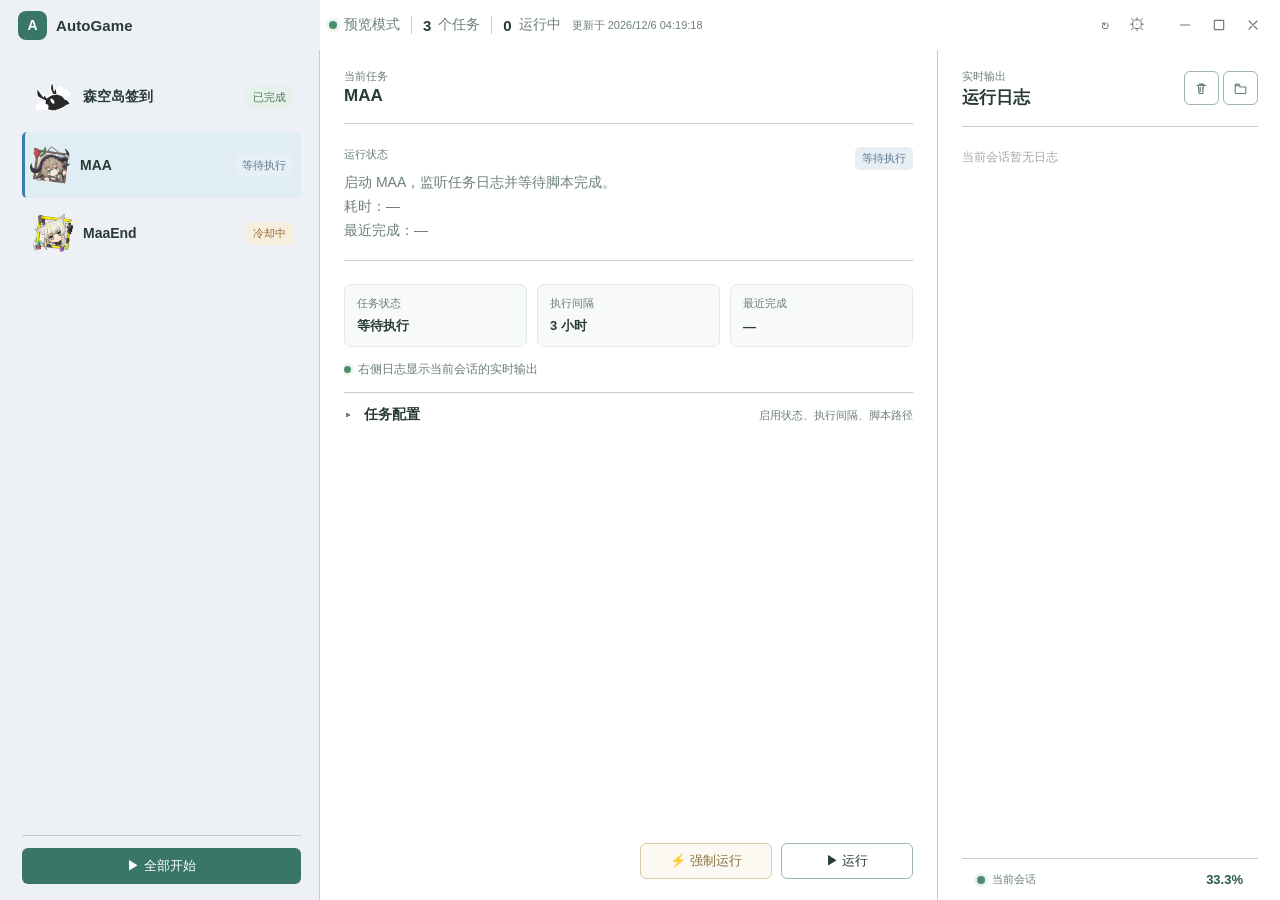
==== commit 08802725: "Add Skyland token recovery UI and scheduled runs" ====
--- a/autogame/desktop/ui/index.html
+++ b/autogame/desktop/ui/index.html
@@ -104,6 +104,11 @@
             <label class="check-field"><input id="systemServerChanEnabled" type="checkbox"> <span>发送 Server 酱通知</span><span class="field-help" tabindex="0" title="仅在全部运行时生效" aria-label="仅在全部运行时生效">?</span></label>
             <div class="detail-field full-field"><label>Server 酱 Key</label><div class="secret-input-wrap"><input id="systemSendKey" type="password" autocomplete="new-password" placeholder="未配置"><button class="field-icon-button" id="toggleServerKey" type="button" title="显示 Server 酱 Key" aria-label="显示 Server 酱 Key"></button></div></div>
           </div>
+          <div class="settings-form schedule-form">
+            <div class="full-field"><h3>定时自动化运行</h3><p>保存后会在 Windows 任务计划程序中创建每日任务，AutoGame 不必保持开启。</p></div>
+            <div id="scheduleTimes" class="schedule-times full-field"></div>
+            <div class="schedule-actions full-field"><button class="secondary-button" id="addScheduleTime" type="button">添加时间</button><button class="secondary-button" id="saveScheduleTimes" type="button">保存定时任务</button></div>
+          </div>
           <div class="info-card">
             <p>任务和全局配置保存后会写入根目录 <code>config.yaml</code>，程序会校验、备份并重新加载。</p>
           </div>
--- a/autogame/desktop/ui/app.css
+++ b/autogame/desktop/ui/app.css
@@ -375,6 +375,13 @@
 }
 .settings-dialog .panel-header { padding: 17px 22px; }
 .settings-form { display: grid; grid-template-columns: minmax(0, 1fr); gap: 16px; padding: 20px 22px 0; }
+.schedule-form { padding-top: 12px; }
+.schedule-form h3 { margin: 0 0 6px; font-size: 15px; }
+.schedule-form p { margin: 0; color: var(--muted-text); font-size: 12px; }
+.schedule-times { display: grid; gap: 8px; }
+.schedule-time-row { display: flex; align-items: center; gap: 8px; }
+.schedule-time-row input { width: 150px; }
+.schedule-actions { display: flex; gap: 8px; }
 .check-field { display: flex; align-items: center; gap: 7px; color: var(--text); font-size: 13px; }
 .check-field input { accent-color: var(--accent); }
 .field-help { display: inline-grid; place-items: center; width: 15px; height: 15px; margin-left: 1px; color: var(--muted-text); border: 1px solid var(--border-strong); border-radius: 50%; font-size: 10px; line-height: 1; cursor: help; }
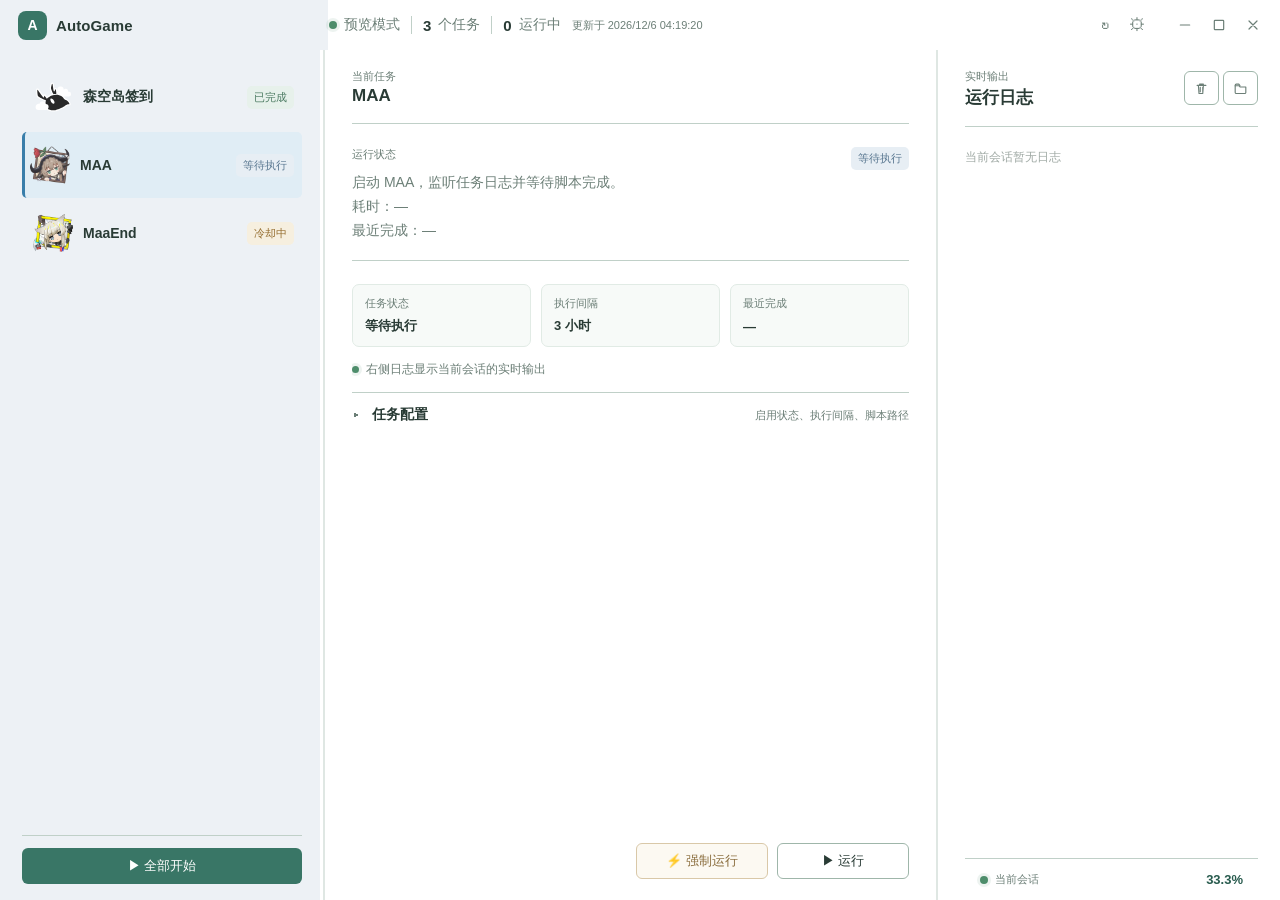
==== commit 3d9082e4: "feat: improve automation task execution and monitoring" ====
--- a/autogame/desktop/ui/index.html
+++ b/autogame/desktop/ui/index.html
@@ -42,6 +42,8 @@
         </div>
       </aside>
 
+      <div class="pane-resizer pane-resizer-sidebar" data-pane-resizer="sidebar" role="separator" aria-orientation="vertical" aria-label="调整任务列表宽度" tabindex="0"></div>
+
       <div class="main-column">
         <main class="workspace">
 
@@ -54,6 +56,8 @@
           </div>
           <div id="detailContent" class="detail-content detail-empty">请从左侧选择一个任务</div>
         </section>
+
+        <div class="pane-resizer pane-resizer-logs" data-pane-resizer="logs" role="separator" aria-orientation="vertical" aria-label="调整日志栏宽度" tabindex="0"></div>
 
         <aside class="logs-panel panel" id="logsSection">
           <div class="panel-header">
@@ -99,8 +103,10 @@
           <div class="settings-form">
             <div class="detail-field"><label>日志级别</label><select id="systemLogLevel"><option>DEBUG</option><option>INFO</option><option>WARNING</option><option>ERROR</option></select></div>
             <div class="detail-field"><label>超时时间（分钟）</label><input id="systemTimeout" type="number" min="1" step="1"></div>
+            <div class="detail-field"><label>任务执行顺序</label><select id="systemTaskExecutionMode"><option value="parallel">并行</option><option value="sequential">串行（节省内存）</option></select></div>
             <div class="detail-field"><label>完成后动作</label><select id="systemCompletionAction"><option value="none">不执行</option><option value="sleep">睡眠</option><option value="hibernate">休眠</option><option value="shutdown">关机</option></select></div>
             <div class="detail-field"><label>完成动作延时（秒）</label><input id="systemDelay" type="number" min="0"></div>
+            <label class="check-field"><input id="systemMuteDuringAutomation" type="checkbox"> <span>自动化运行时静音</span></label>
             <label class="check-field"><input id="systemServerChanEnabled" type="checkbox"> <span>发送 Server 酱通知</span><span class="field-help" tabindex="0" title="仅在全部运行时生效" aria-label="仅在全部运行时生效">?</span></label>
             <div class="detail-field full-field"><label>Server 酱 Key</label><div class="secret-input-wrap"><input id="systemSendKey" type="password" autocomplete="new-password" placeholder="未配置"><button class="field-icon-button" id="toggleServerKey" type="button" title="显示 Server 酱 Key" aria-label="显示 Server 酱 Key"></button></div></div>
           </div>
--- a/autogame/desktop/ui/app.css
+++ b/autogame/desktop/ui/app.css
@@ -36,17 +36,20 @@
 button { cursor: pointer; }
 
 .app-shell {
+  --sidebar-width: 25%;
+  --logs-width: 35%;
+  --pane-resizer-size: 8px;
   display: grid;
   width: 100%;
   height: 100vh;
   min-height: 0;
-  grid-template-columns: minmax(220px, 25%) minmax(0, 1fr);
+  grid-template-columns: minmax(220px, var(--sidebar-width)) var(--pane-resizer-size) minmax(0, 1fr);
   grid-template-rows: 50px minmax(0, 1fr);
 }
 
 .main-column {
   display: grid;
-  grid-column: 2;
+  grid-column: 3;
   grid-row: 2;
   min-width: 0;
   min-height: 0;
@@ -61,10 +64,10 @@
   gap: 16px;
   padding: 0 10px 0 18px;
   color: var(--text);
-  background: linear-gradient(90deg, var(--sidebar-background) 0 25%, #fff 25% 100%);
+  background: linear-gradient(90deg, var(--sidebar-background) 0 calc(var(--sidebar-width) + var(--pane-resizer-size)), #fff calc(var(--sidebar-width) + var(--pane-resizer-size)) 100%);
   user-select: none;
 }
-.window-brand { display: flex; flex: 0 0 calc(25% - 18px); align-items: center; gap: 9px; min-width: 190px; }
+.window-brand { display: flex; flex: 0 0 calc(var(--sidebar-width) - 18px); align-items: center; gap: 9px; min-width: 190px; }
 .window-brand-mark {
   display: grid;
   place-items: center;
@@ -131,9 +134,10 @@
 .header-actions { display: flex; align-items: center; gap: 9px; margin-left: auto; }
 
 .workspace {
+  --logs-width: 35%;
   display: grid;
   min-height: 0;
-  grid-template-columns: minmax(390px, 1fr) minmax(270px, 35%);
+  grid-template-columns: minmax(390px, 1fr) var(--pane-resizer-size) minmax(270px, var(--logs-width));
   gap: 0;
   padding: 0 22px 0 24px;
   background: #fff;
@@ -151,9 +155,37 @@
   box-shadow: none;
 }
 
-.task-sidebar { grid-column: 1; grid-row: 2; padding: 0 18px 0 22px; background: var(--sidebar-background); border-right: 1px solid var(--border); }
-.detail-panel { padding: 0 24px 0 0; background: #fff; border-right: 1px solid var(--border); }
-.logs-panel { padding-left: 24px; }
+.task-sidebar { grid-column: 1; grid-row: 2; padding: 0 18px 0 22px; background: var(--sidebar-background); }
+.detail-panel { grid-column: 1; padding: 0 24px 0 0; background: #fff; }
+.logs-panel { grid-column: 3; padding-left: 24px; }
+
+.pane-resizer {
+  position: relative;
+  z-index: 4;
+  min-width: 0;
+  background: transparent;
+  cursor: col-resize;
+  touch-action: none;
+}
+.pane-resizer::before {
+  position: absolute;
+  top: 0;
+  bottom: 0;
+  left: 50%;
+  width: 1px;
+  background: var(--border);
+  content: "";
+  transform: translateX(-50%);
+  transition: width .12s, background .12s, box-shadow .12s;
+}
+.pane-resizer:hover::before, .pane-resizer:focus-visible::before, body.is-pane-resizing .pane-resizer::before {
+  width: 3px;
+  background: var(--accent);
+  box-shadow: 0 0 0 2px var(--accent-soft);
+}
+.pane-resizer:focus-visible { outline: 2px solid var(--accent); outline-offset: -2px; }
+.pane-resizer-sidebar { grid-column: 2; grid-row: 2; }
+.pane-resizer-logs { grid-column: 2; grid-row: 1; }
 
 .column-header, .panel-header, .sidebar-footer, .log-footer {
   display: flex;
@@ -330,6 +362,7 @@
 .resize-sw { bottom: 0; left: 0; cursor: nesw-resize; }
 .resize-nw { top: 0; left: 0; cursor: nwse-resize; }
 body.is-resizing, body.is-resizing * { user-select: none !important; }
+body.is-pane-resizing, body.is-pane-resizing * { cursor: col-resize !important; user-select: none !important; }
 
 .status-dot { display: inline-block; width: 8px; height: 8px; border-radius: 50%; background: var(--green); box-shadow: 0 0 0 3px #6e9b831f; }
 .status-badge { display: inline-flex; align-items: center; padding: 4px 7px; border-radius: 5px; font-size: 11px; white-space: nowrap; }
@@ -418,12 +451,12 @@
   .app-header { gap: 14px; padding: 0 16px; }
   .header-summary { gap: 10px; }
   .header-metric { padding-left: 10px; }
-  .app-shell { grid-template-columns: 210px minmax(0, 1fr); }
+  .app-shell { --sidebar-width: 210px; --logs-width: 260px; grid-template-columns: minmax(190px, var(--sidebar-width)) var(--pane-resizer-size) minmax(0, 1fr); }
   .main-column { grid-template-rows: minmax(0, 1fr); }
   .task-sidebar { padding-left: 14px; padding-right: 12px; }
   .window-brand { flex-basis: 210px; }
-  .window-chrome { background: linear-gradient(90deg, var(--sidebar-background) 0 210px, #fff 210px 100%); }
-  .workspace { grid-template-columns: minmax(330px, 1fr) 260px; padding: 0 12px 0 16px; }
+  .window-chrome { background: linear-gradient(90deg, var(--sidebar-background) 0 calc(var(--sidebar-width) + var(--pane-resizer-size)), #fff calc(var(--sidebar-width) + var(--pane-resizer-size)) 100%); }
+  .workspace { --logs-width: 260px; grid-template-columns: minmax(330px, 1fr) var(--pane-resizer-size) minmax(260px, var(--logs-width)); padding: 0 12px 0 16px; }
   .detail-panel { padding: 0 16px 0 0; }
   .logs-panel { padding-left: 16px; }
 }
